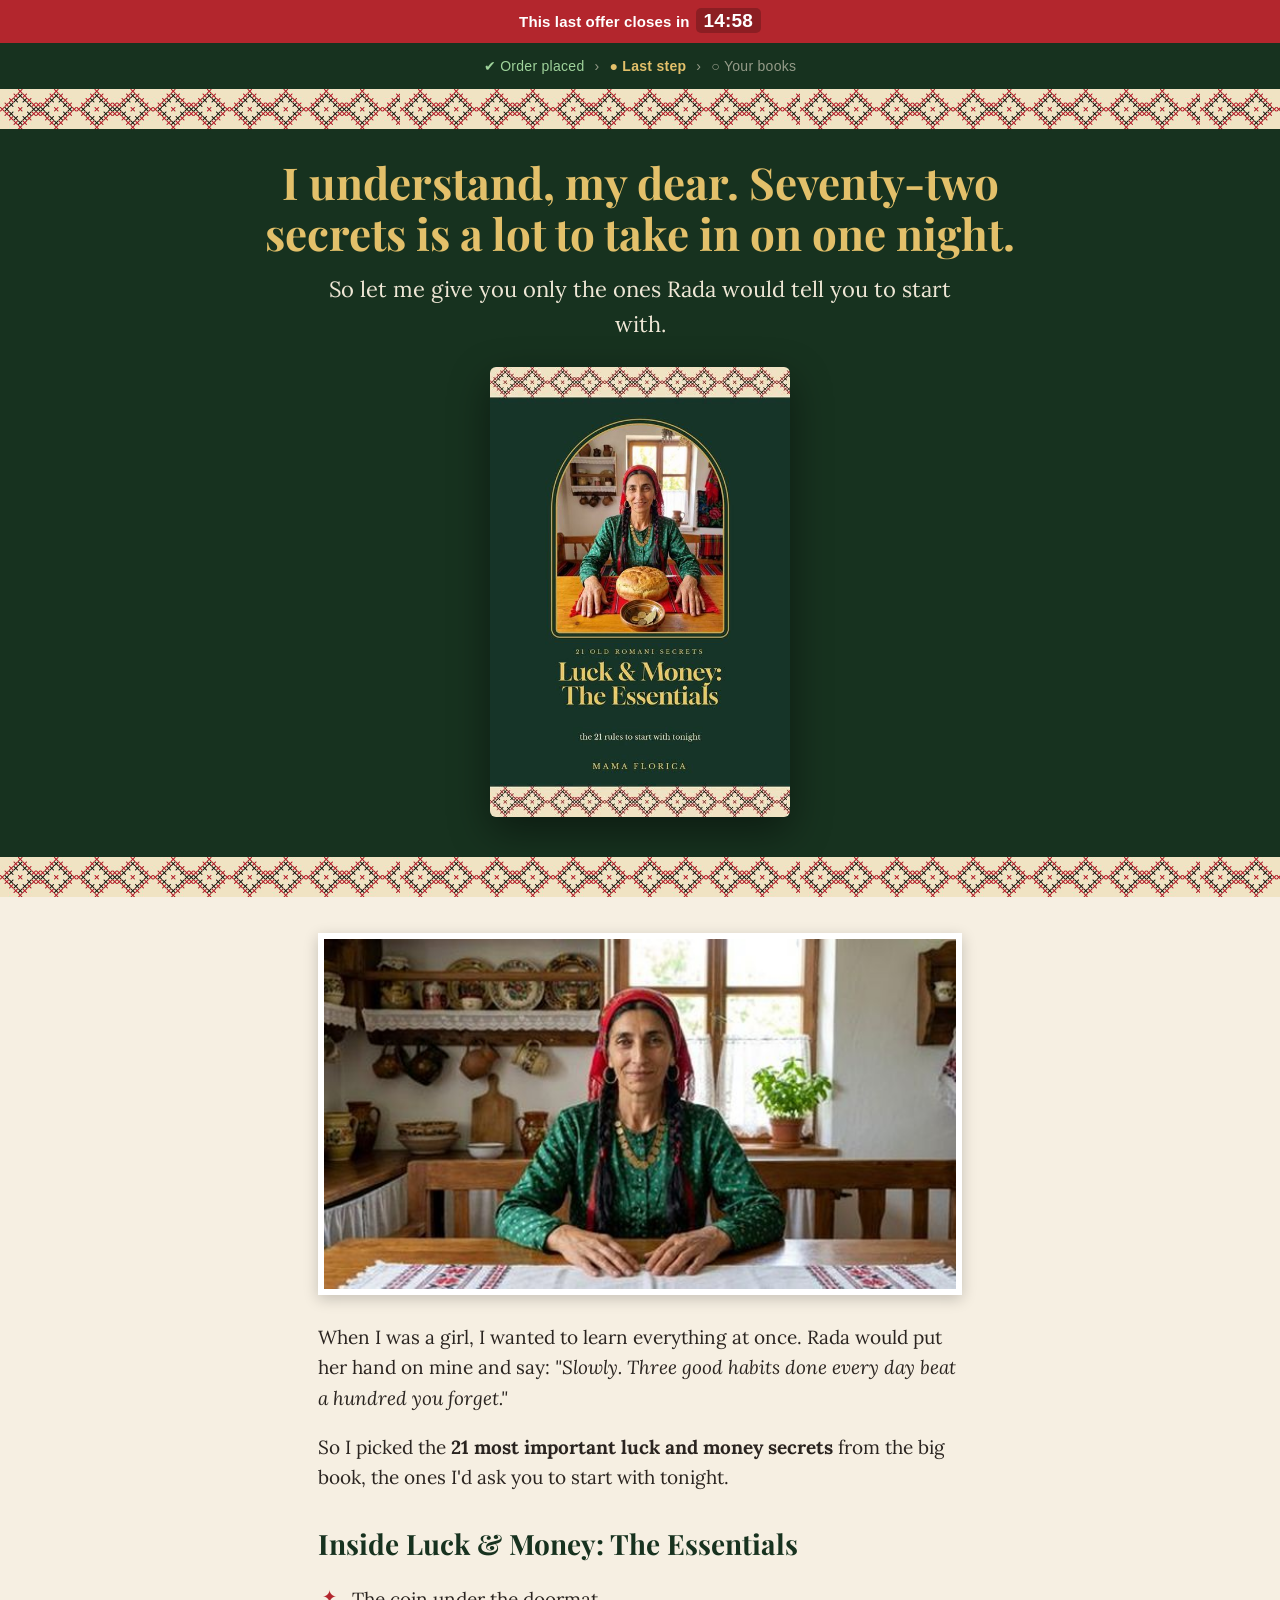
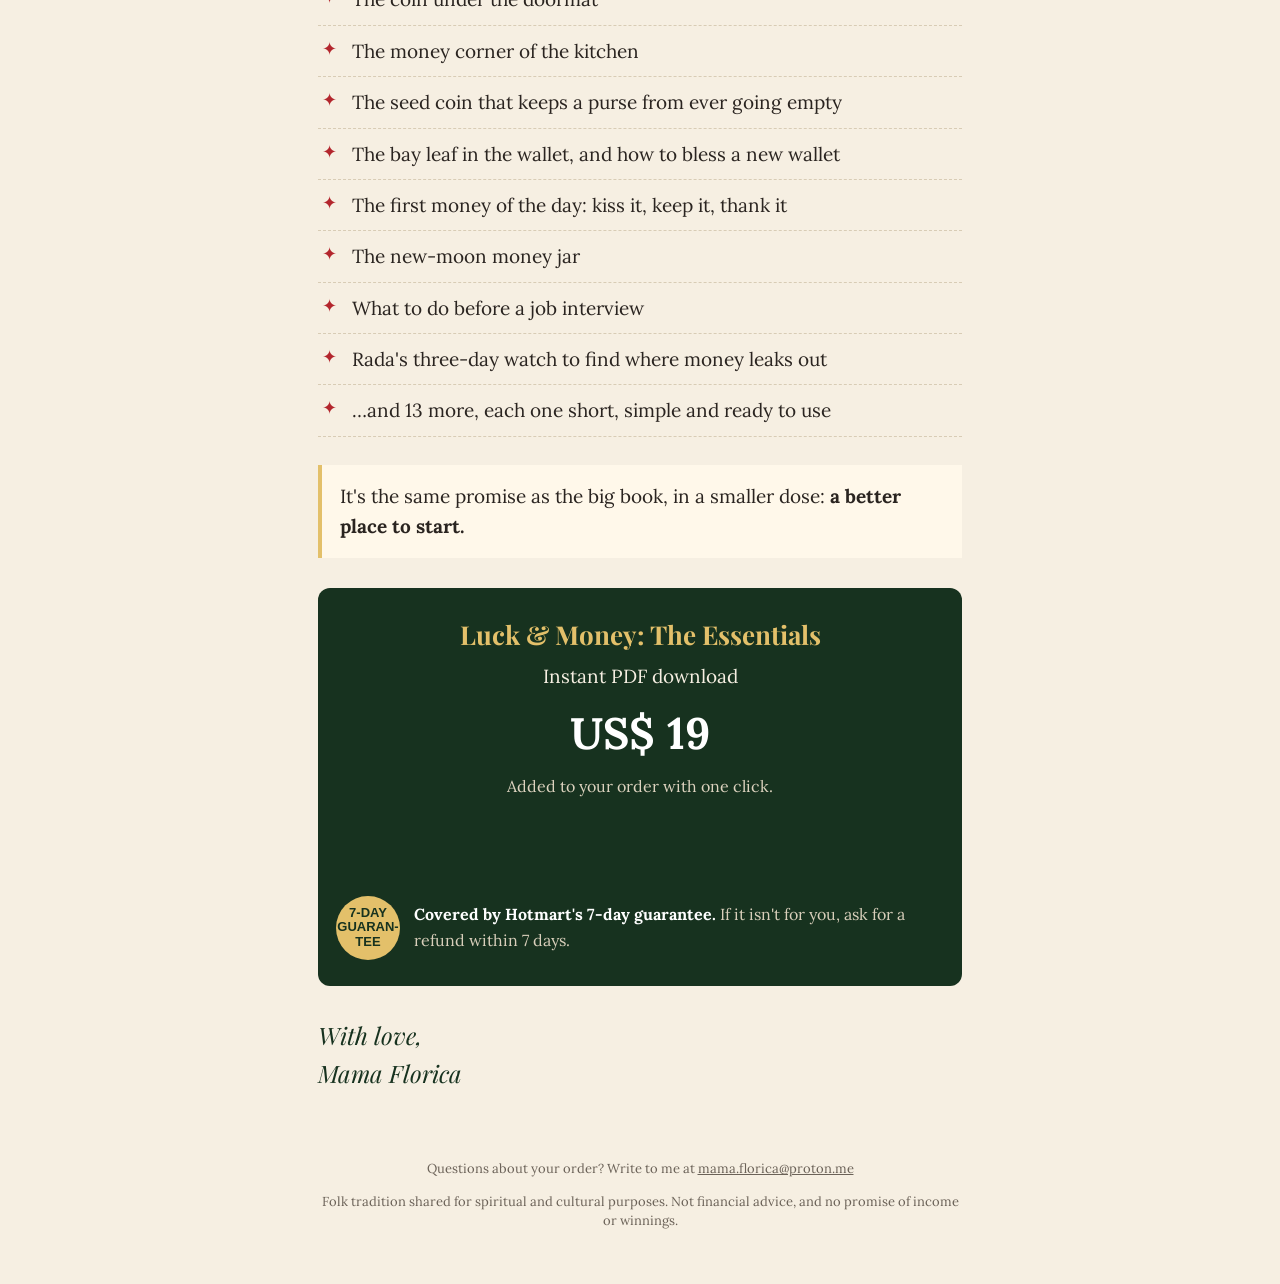
==== essentials.html @ 4f9c2019 "Add files via upload" ====
<!doctype html>
<html lang="en">
<head>
<meta charset="utf-8">
<meta name="viewport" content="width=device-width,initial-scale=1">
<meta name="robots" content="noindex">
<title>A better place to start | Mama Florica</title>
<link rel="preconnect" href="https://fonts.googleapis.com"><link rel="preconnect" href="https://fonts.gstatic.com" crossorigin>
<link href="https://fonts.googleapis.com/css2?family=Lora:ital,wght@0,400;0,700;1,400&family=Playfair+Display:ital,wght@0,700;1,400&display=swap" rel="stylesheet">
<link rel="stylesheet" href="style.css">
</head>
<body>
<div class="timer"><span id="timer-label">This last offer closes in</span><b id="countdown">15:00</b></div>
<div class="steps"><span class="done">✔ Order placed</span><span>›</span><span class="now">● Last step</span><span>›</span><span>○ Your books</span></div>
<div class="border"></div>
<section class="hero">
  <h1>I understand, my dear. Seventy-two secrets is a lot to take in on one night.</h1>
  <p class="sub">So let me give you only the ones Rada would tell you to start with.</p>
  <img class="cover" src="essentials.jpg" alt="Luck &amp; Money: The Essentials, by Mama Florica" width="520" height="780">
</section>
<div class="border"></div>

<main>
  <div class="letter">
    <img class="portrait wide" src="florica.jpg" alt="Mama Florica at her kitchen table" width="600" height="335">
    <p>When I was a girl, I wanted to learn everything at once. Rada would put her hand on mine and say: <i>"Slowly. Three good habits done every day beat a hundred you forget."</i></p>
    <p>So I picked the <b>21 most important luck and money secrets</b> from the big book, the ones I'd ask you to start with tonight.</p>
  </div>

  <h2>Inside Luck &amp; Money: The Essentials</h2>
  <ul class="inside">
    <li>The coin under the doormat</li>
    <li>The money corner of the kitchen</li>
    <li>The seed coin that keeps a purse from ever going empty</li>
    <li>The bay leaf in the wallet, and how to bless a new wallet</li>
    <li>The first money of the day: kiss it, keep it, thank it</li>
    <li>The new-moon money jar</li>
    <li>What to do before a job interview</li>
    <li>Rada's three-day watch to find where money leaks out</li>
    <li>…and 13 more, each one short, simple and ready to use</li>
  </ul>

  <div class="why">It's the same promise as the big book, in a smaller dose: <b>a better place to start.</b></div>

  <div class="offer">
    <h3>Luck &amp; Money: The Essentials</h3>
    <div>Instant PDF download</div>
    <div class="price">US$ 19</div>
    <p class="note">Added to your order with one click.</p>
    <!-- HOTMART FUNNEL WIDGET: START -->
    <div id="hotmart-sales-funnel"></div>
    <!-- HOTMART FUNNEL WIDGET: END -->
    <div class="closed">This offer has closed. Your order is complete: check your email for your book.</div>
    <div class="guarantee"><div class="seal">7-DAY<br>GUARAN&shy;TEE</div><div><b>Covered by Hotmart's 7-day guarantee.</b> If it isn't for you, ask for a refund within 7 days.</div></div>
  </div>

  <p class="sign">With love,<br>Mama Florica</p>
</main>

<footer>
  <p>Questions about your order? Write to me at <a href="mailto:mama.florica@proton.me">mama.florica@proton.me</a></p>
  <p>Folk tradition shared for spiritual and cultural purposes. Not financial advice, and no promise of income or winnings.</p>
</footer>
<script src="timer.js"></script>
</body>
</html>
---- style.css ----
:root{--green:#17321f;--green2:#20422a;--gold:#e3c06a;--cream:#f6efe2;--ink:#2a2420;--red:#b3262d;--muted:#6b6258}
*{box-sizing:border-box}
html,body{margin:0}
body{background:var(--cream);color:var(--ink);font-family:Lora,Georgia,serif;font-size:19px;line-height:1.6}
.border{height:40px;background:url(border.jpg) repeat-x;background-size:auto 40px}
.steps{display:flex;justify-content:center;gap:10px;flex-wrap:wrap;padding:12px 16px;background:var(--green);color:#e9e2d0;font-family:Arial,sans-serif;font-size:14px;letter-spacing:.02em}
.steps span{opacity:.6}.steps .done{opacity:1;color:#9fd39b}.steps .now{opacity:1;color:var(--gold);font-weight:bold}
.hero{background:var(--green);color:var(--cream);text-align:center;padding:28px 16px 40px}
.hero h1{font-family:"Playfair Display",Georgia,serif;font-weight:700;color:var(--gold);font-size:clamp(28px,6vw,44px);line-height:1.15;margin:0 auto 14px;max-width:760px}
.hero p.sub{font-size:clamp(18px,3.5vw,22px);max-width:640px;margin:0 auto 24px;color:#efe7d6}
.cover{display:block;width:min(300px,70vw);margin:0 auto;border-radius:6px;box-shadow:0 14px 40px rgba(0,0,0,.45)}
main{max-width:680px;margin:0 auto;padding:36px 18px 20px}
.letter p{margin:0 0 1em}
.sign{font-family:"Playfair Display",Georgia,serif;font-style:italic;font-size:24px;color:var(--green)}
.portrait{float:right;width:42%;max-width:220px;margin:4px 0 12px 18px;border:6px solid #fff;box-shadow:0 4px 14px rgba(0,0,0,.2);transform:rotate(2deg)}
.portrait.wide{float:none;width:100%;max-width:none;margin:0 0 18px;transform:none}
h2{font-family:"Playfair Display",Georgia,serif;color:var(--green);font-size:28px;line-height:1.2;margin:34px 0 14px;clear:both}
ul.inside{list-style:none;padding:0;margin:0}
ul.inside li{padding:10px 0 10px 34px;position:relative;border-bottom:1px dashed #d8ccb5}
ul.inside li:before{content:"✦";position:absolute;left:4px;top:9px;color:var(--red);font-size:18px}
.why{background:#fff8ea;border-left:4px solid var(--gold);padding:16px 18px;margin:28px 0}
.offer{background:var(--green);color:var(--cream);border-radius:12px;padding:26px 18px;text-align:center;margin:30px 0}
.offer h3{font-family:"Playfair Display",Georgia,serif;color:var(--gold);font-size:26px;margin:0 0 6px}
.offer .price{font-size:44px;font-weight:700;color:#fff;margin:6px 0}
.offer .note{font-size:16px;color:#ddd3bf;margin:0 0 18px}
#hotmart-sales-funnel{min-height:60px}
.guarantee{display:flex;gap:14px;align-items:center;font-size:16px;color:var(--muted);margin:10px 0 0;text-align:left}
.guarantee b{color:var(--ink)}
.seal{flex:0 0 64px;height:64px;border-radius:50%;background:var(--gold);color:var(--green);display:flex;align-items:center;justify-content:center;font:700 13px/1.1 Arial,sans-serif;text-align:center}
footer{max-width:680px;margin:0 auto;padding:10px 18px 40px;font-size:13px;color:var(--muted);text-align:center;line-height:1.5}
footer a{color:var(--muted)}
@media (max-width:520px){body{font-size:18px}.portrait{width:46%}}
img{height:auto;max-width:100%}
.offer .guarantee{color:#d9cfbb;margin-top:18px}.offer .guarantee b{color:#fff}
.timer{position:sticky;top:0;z-index:10;background:var(--red);color:#fff;text-align:center;padding:9px 12px;font:600 15px/1.3 Arial,sans-serif;letter-spacing:.01em}
.timer b{font-size:19px;font-variant-numeric:tabular-nums;background:rgba(0,0,0,.22);padding:2px 8px;border-radius:5px;margin-left:6px}
.closed{display:none;background:#fff8ea;color:var(--ink);border-radius:8px;padding:16px;font-size:17px}
body.expired #hotmart-sales-funnel,body.expired .price,body.expired .note{display:none}
body.expired .closed{display:block}
body.expired .timer{background:#555}
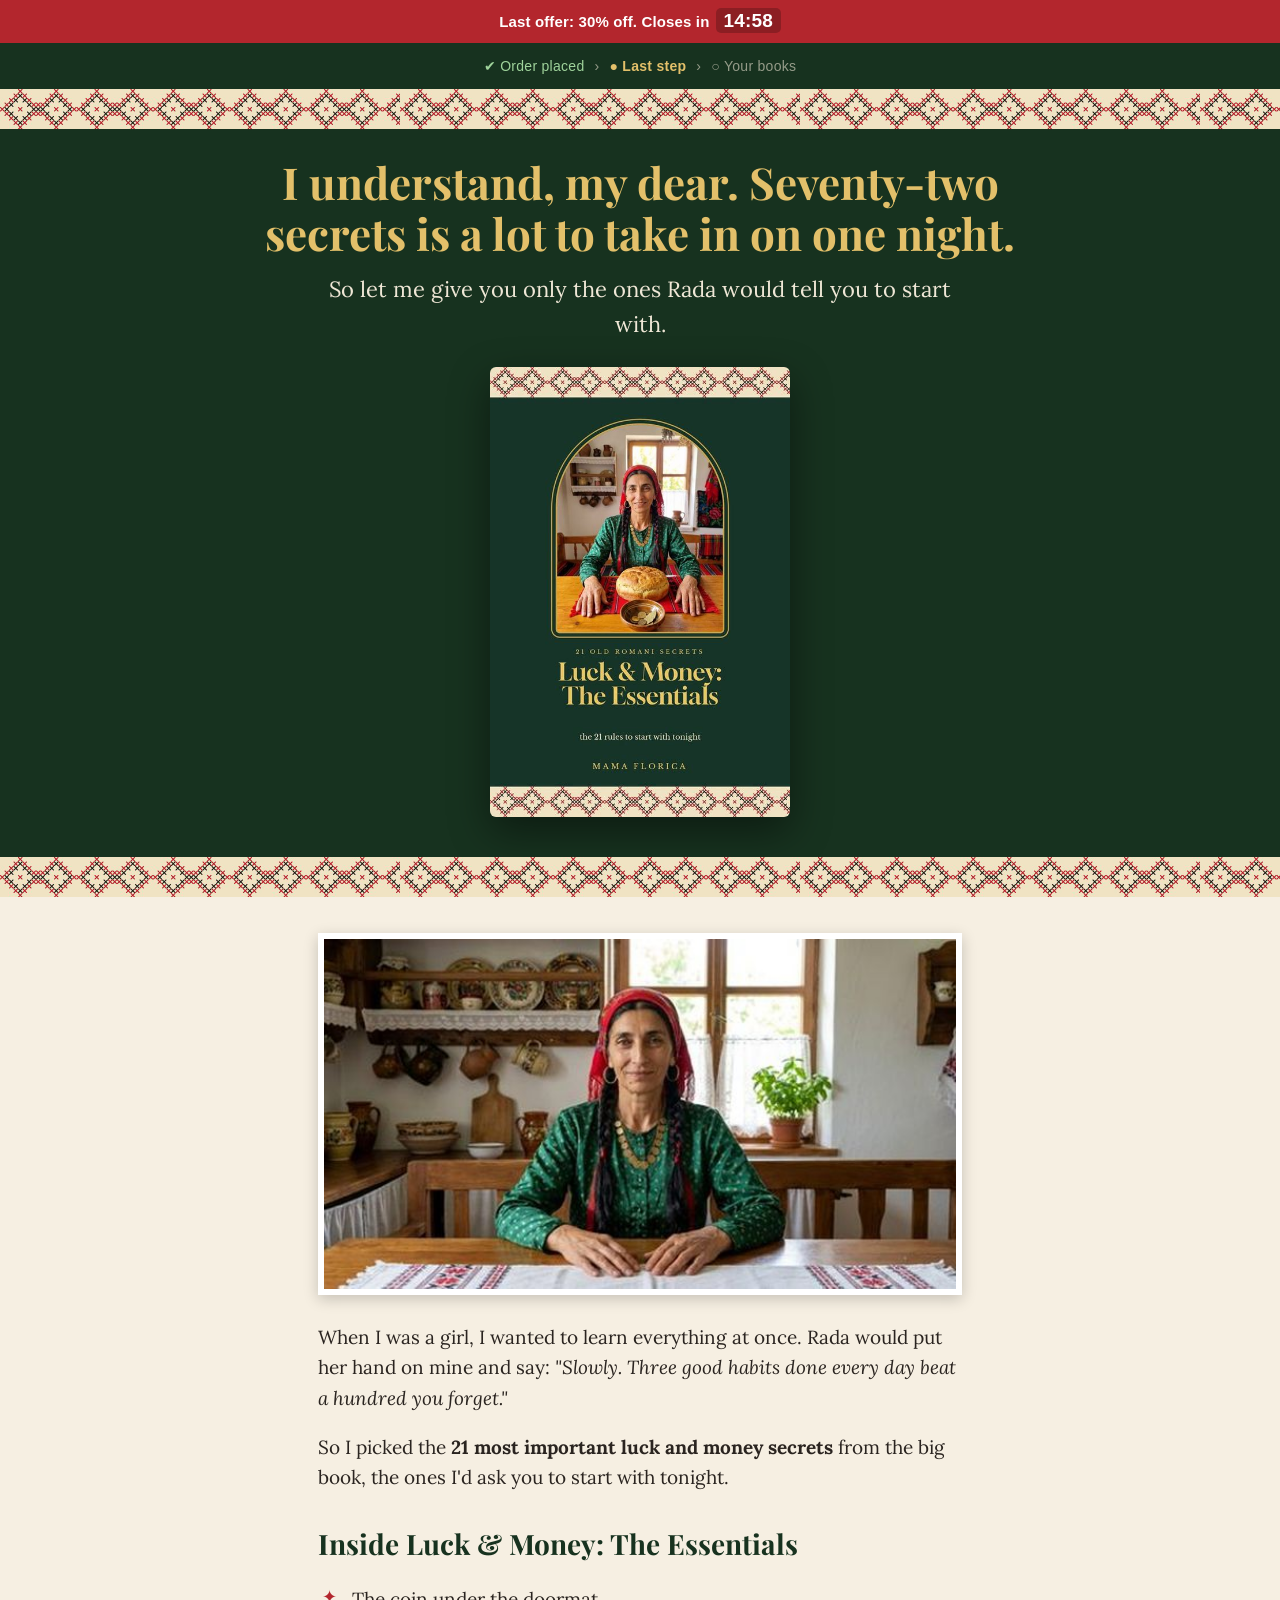
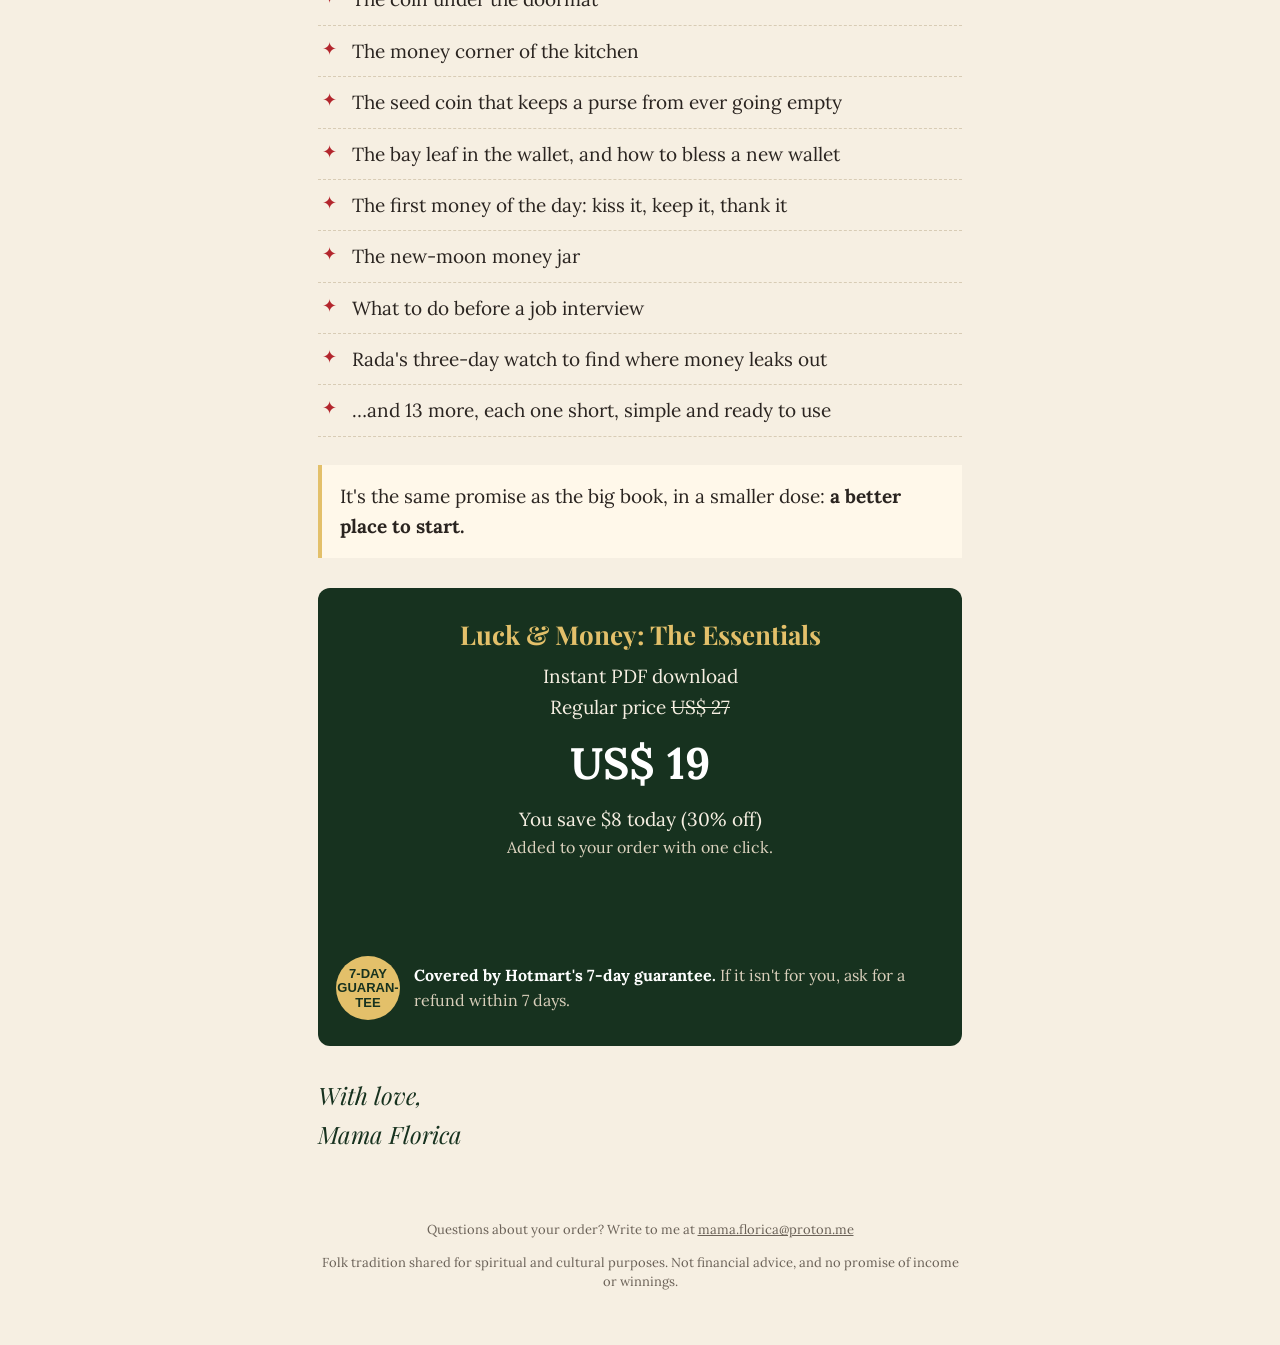
==== commit 5dac40d5: "Update timer label and offer pricing details" ====
--- a/essentials.html
+++ b/essentials.html
@@ -10,7 +10,7 @@
 <link rel="stylesheet" href="style.css">
 </head>
 <body>
-<div class="timer"><span id="timer-label">This last offer closes in</span><b id="countdown">15:00</b></div>
+<div class="timer"><span id="timer-label">Last offer: 30% off. Closes in</span><b id="countdown">15:00</b></div>
 <div class="steps"><span class="done">✔ Order placed</span><span>›</span><span class="now">● Last step</span><span>›</span><span>○ Your books</span></div>
 <div class="border"></div>
 <section class="hero">
@@ -45,7 +45,9 @@
   <div class="offer">
     <h3>Luck &amp; Money: The Essentials</h3>
     <div>Instant PDF download</div>
+    <div class="was">Regular price <s>US$ 27</s></div>
     <div class="price">US$ 19</div>
+    <div class="save">You save $8 today (30% off)</div>
     <p class="note">Added to your order with one click.</p>
     <!-- HOTMART FUNNEL WIDGET: START -->
     <div id="hotmart-sales-funnel"></div>
